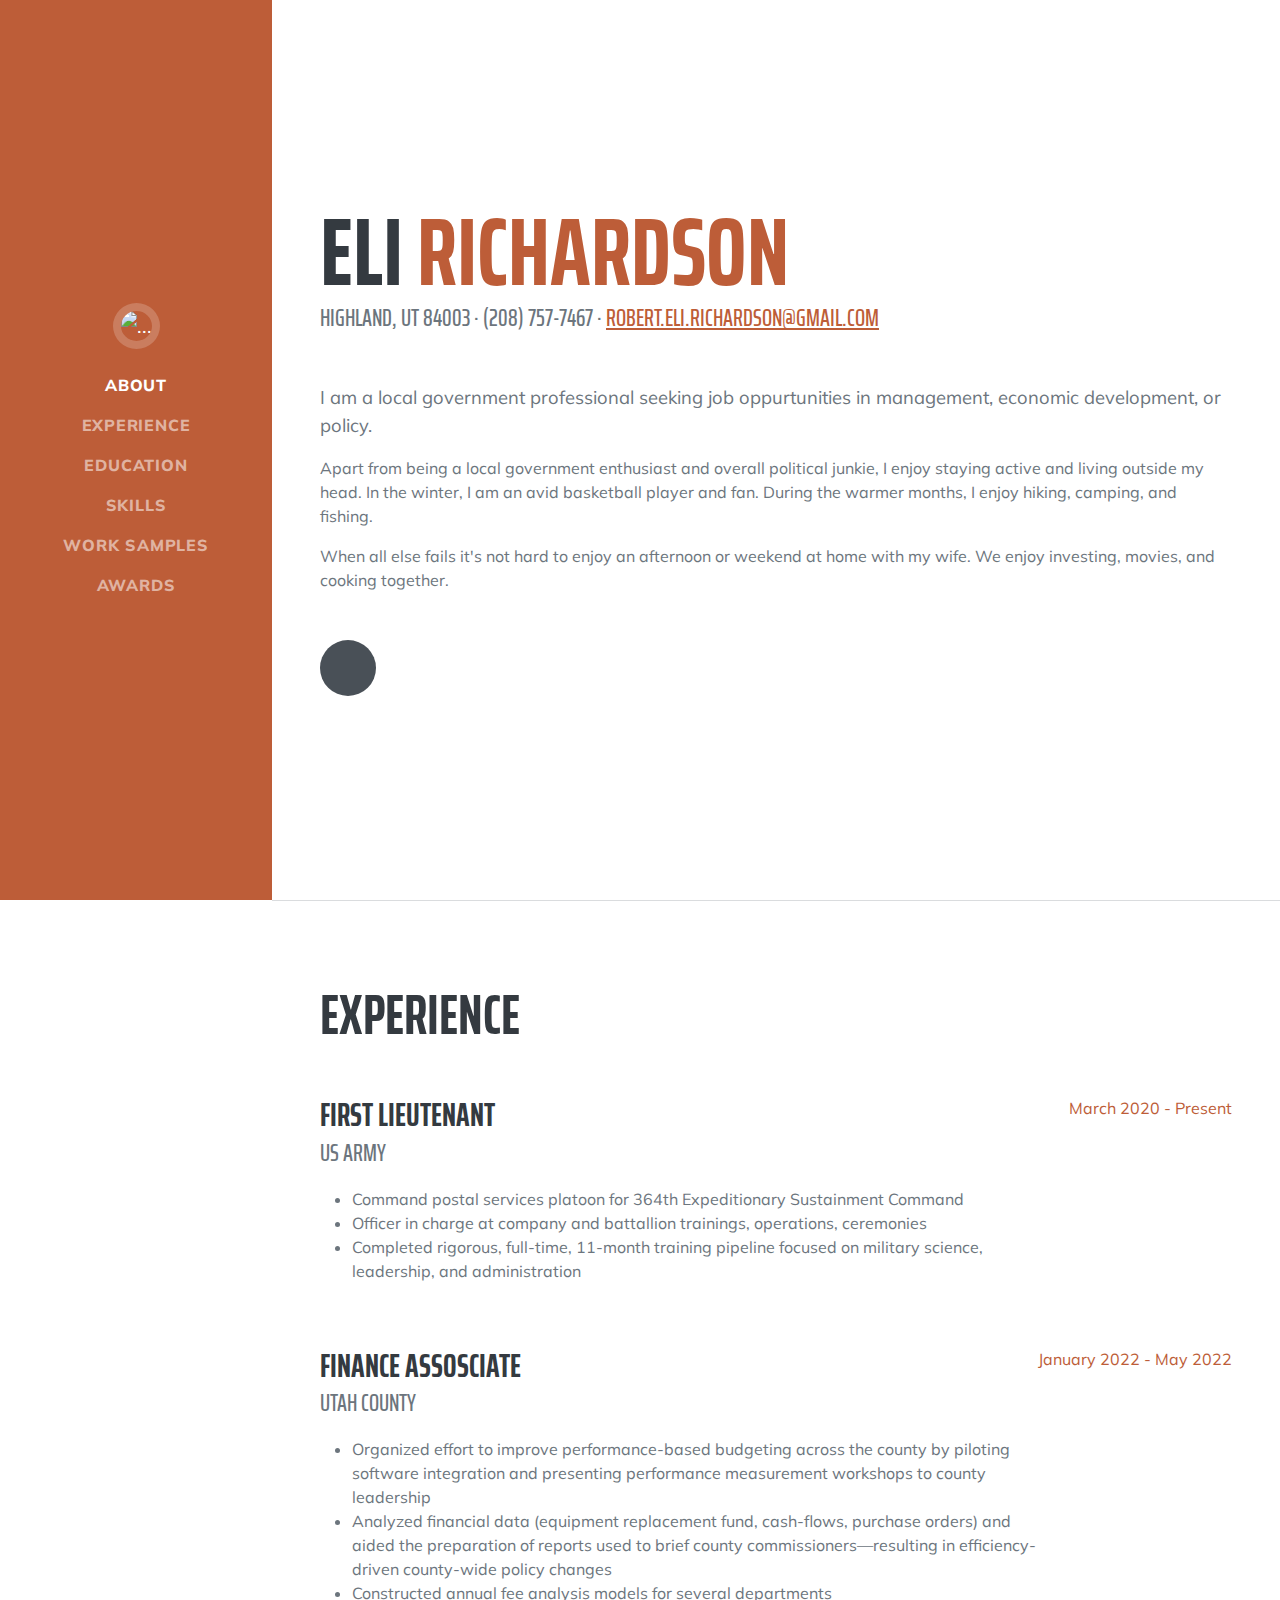
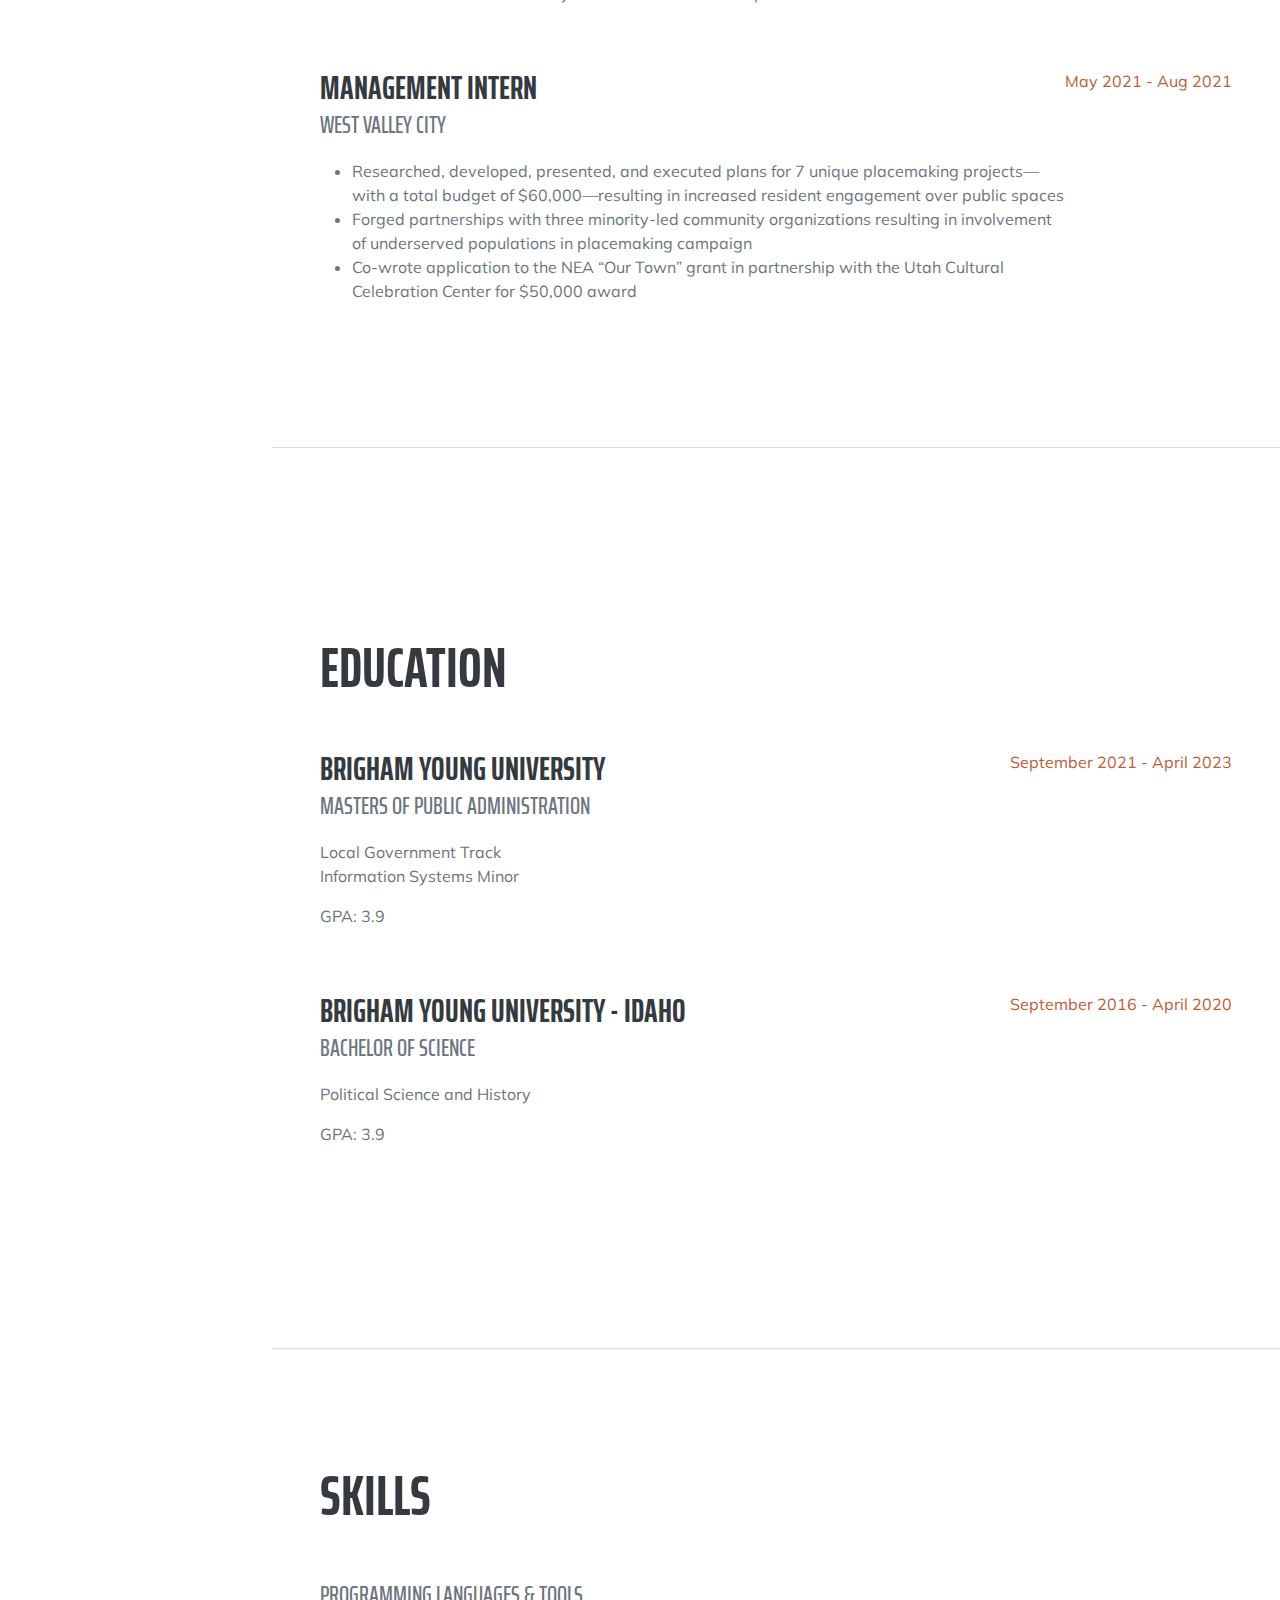
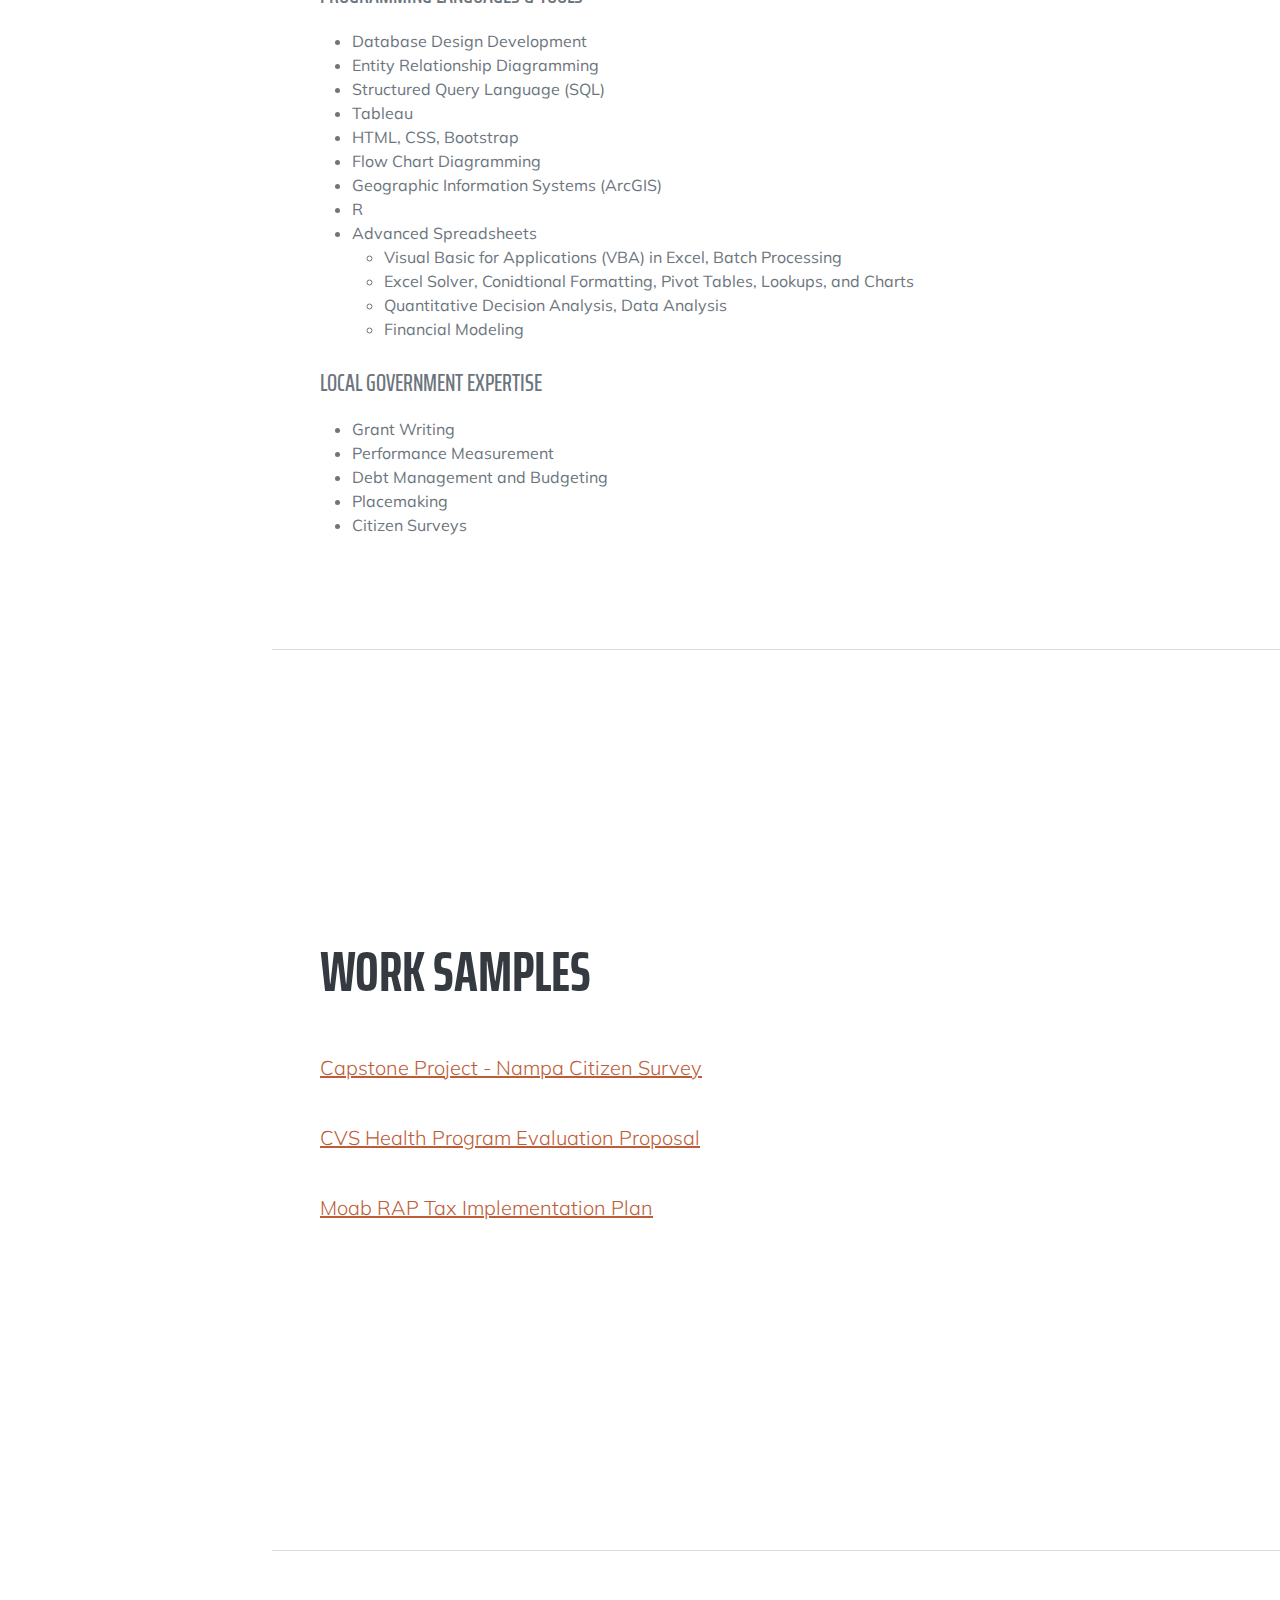
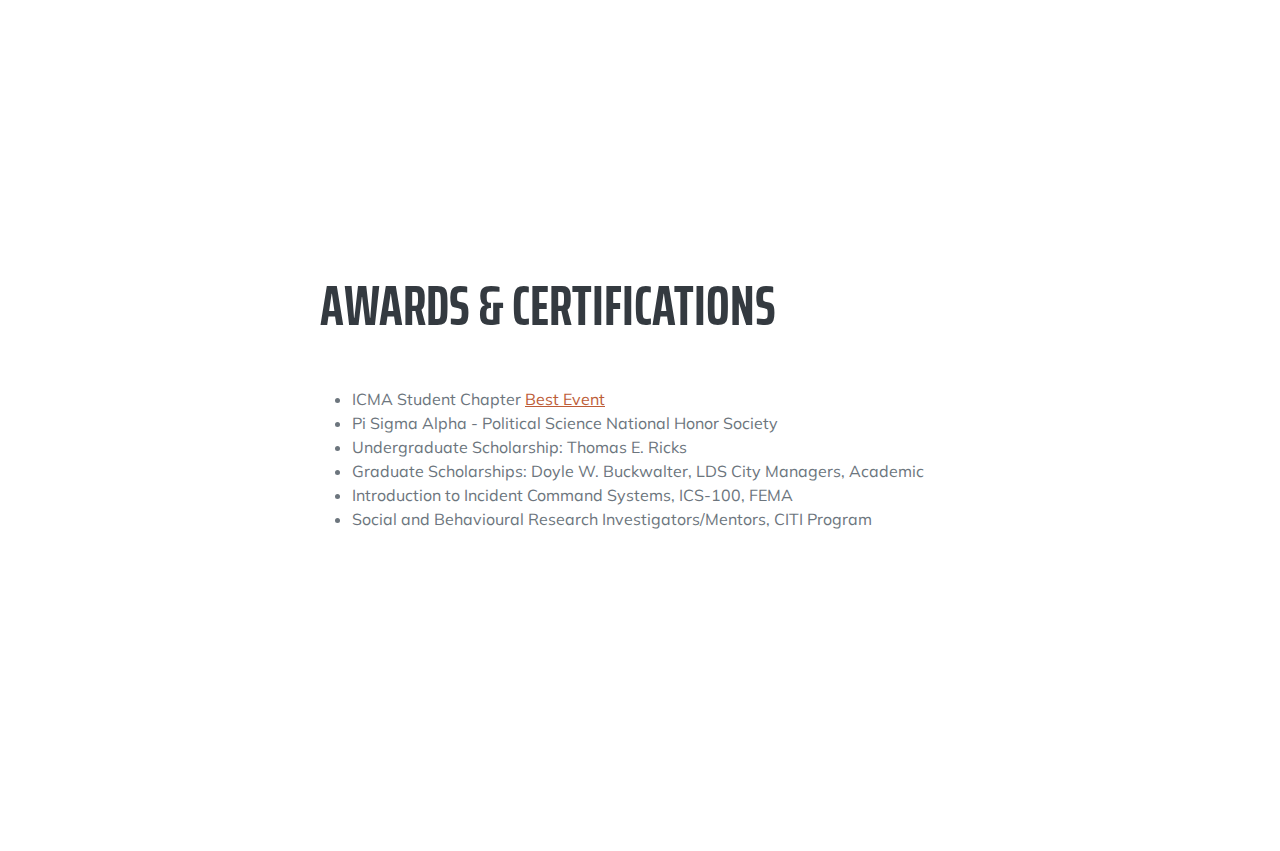
==== index.html @ e35e748c "Add files via upload" ====
<!DOCTYPE html>
<html lang="en">
    <head>
        <meta charset="utf-8" />
        <meta name="viewport" content="width=device-width, initial-scale=1, shrink-to-fit=no" />
        <meta name="description" content="" />
        <meta name="author" content="" />
        <title>Resume</title>
        <link rel="icon" type="image/x-icon" href="assets/img/favicon.ico" />
        <!-- Font Awesome icons (free version)-->
        <script src="https://use.fontawesome.com/releases/v6.1.0/js/all.js" crossorigin="anonymous"></script>
        <!-- Google fonts-->
        <link href="https://fonts.googleapis.com/css?family=Saira+Extra+Condensed:500,700" rel="stylesheet" type="text/css" />
        <link href="https://fonts.googleapis.com/css?family=Muli:400,400i,800,800i" rel="stylesheet" type="text/css" />
        <!-- Core theme CSS (includes Bootstrap)-->
        <link href="css/styles.css" rel="stylesheet" />
    </head>
    <body id="page-top">
        <!-- Navigation-->
        <nav class="navbar navbar-expand-lg navbar-dark bg-primary fixed-top" id="sideNav">
            <a class="navbar-brand js-scroll-trigger" href="#page-top">
                <span class="d-block d-lg-none">Robert "Eli" Richardson</span>
                <span class="d-none d-lg-block"><img class="img-fluid img-profile rounded-circle mx-auto mb-2" src="https://media-exp1.licdn.com/dms/image/D5603AQEGIYi-M_KcEQ/profile-displayphoto-shrink_200_200/0/1664840453011?e=1675296000&v=beta&t=mYQOxgm4VnFgetjTzmJByK7OWtZ1l3xwpNz-ZsYt9eQ" alt="..." /></span>
            </a>
            <button class="navbar-toggler" type="button" data-bs-toggle="collapse" data-bs-target="#navbarResponsive" aria-controls="navbarResponsive" aria-expanded="false" aria-label="Toggle navigation"><span class="navbar-toggler-icon"></span></button>
            <div class="collapse navbar-collapse" id="navbarResponsive">
                <ul class="navbar-nav">
                    <li class="nav-item"><a class="nav-link js-scroll-trigger" href="#about">About</a></li>
                    <li class="nav-item"><a class="nav-link js-scroll-trigger" href="#experience">Experience</a></li>
                    <li class="nav-item"><a class="nav-link js-scroll-trigger" href="#education">Education</a></li>
                    <li class="nav-item"><a class="nav-link js-scroll-trigger" href="#skills">Skills</a></li>
                    <li class="nav-item"><a class="nav-link js-scroll-trigger" href="#worksamples">Work Samples</a></li>
                    <li class="nav-item"><a class="nav-link js-scroll-trigger" href="#awards">Awards</a></li>
                </ul>
            </div>
        </nav>
        <!-- Page Content-->
        <div class="container-fluid p-0">
            <!-- About-->
            <section class="resume-section" id="about">
                <div class="resume-section-content">
                    <h1 class="mb-0">
                        Eli
                        <span class="text-primary">Richardson</span>
                    </h1>
                    <div class="subheading mb-5">
                        Highland, UT 84003 ·  (208) 757-7467  · 
                        <a href="mailto: robert.eli.richardson@gmail.com">robert.eli.richardson@gmail.com</a>
                    </div>
                    <p class="lead mb-3">I am a local government professional seeking job oppurtunities in management, economic development, or policy. </p>
                    <p>Apart from being a local government enthusiast and overall political junkie, I enjoy staying active and living outside my head. In the winter, I am an avid basketball player and fan. During the warmer months, I enjoy hiking, camping, and fishing.</p>
                    <p class="mb-0">When all else fails it's not hard to enjoy an afternoon or weekend at home with my wife. We enjoy investing, movies, and cooking together. </p> <br><br>
                    <div class="social-icons">
                        <a class="social-icon" href="https://www.linkedin.com/in/robert-eli-richardson/"><i class="fab fa-linkedin-in"></i></a>
                        <!-- <a class="social-icon" href="#!"><i class="lead">CV</i></a> -->
                        <!-- <a class="social-icon" href="#!"><i class="fab fa-check"></i></a> -->
                        <!-- <a class="social-icon" href="#!"><i class="fab fa-ul"></i></a> -->
                    </div>
                </div>
            </section>
            <hr class="m-0" />
            <!-- Experience-->
            <section class="resume-section" id="experience">
                <div class="resume-section-content">
                    <h2 class="mb-5">Experience</h2>
                    <div class="d-flex flex-column flex-md-row justify-content-between mb-5">
                        <div class="flex-grow-1">
                            <h3 class="mb-0">First Lieutenant</h3>
                            <div class="subheading mb-3">US Army</div>
                                <ul>
                                    <li>Command postal services platoon for 364th Expeditionary Sustainment Command</li>
                                    <li>Officer in charge at company and battallion trainings, operations, ceremonies</li>
                                    <li>Completed rigorous, full-time, 11-month training pipeline focused on military science, leadership, and administration</li>
                                </ul>
                        </div>
                        <div class="flex-shrink-0"><span class="text-primary">March 2020 - Present</span></div>
                    </div>
                    <div class="d-flex flex-column flex-md-row justify-content-between mb-5">
                        <div class="flex-grow-1">
                            <h3 class="mb-0">Finance Assosciate</h3>
                            <div class="subheading mb-3">Utah County</div>
                            <ul>
                                <li>Organized effort to improve performance-based budgeting across the county by piloting software integration and presenting performance measurement workshops to county leadership</li>
                                <li>Analyzed financial data (equipment replacement fund, cash-flows, purchase orders) and aided the preparation of reports used to brief county commissioners—resulting in efficiency-driven county-wide policy changes</li>
                                <li>Constructed annual fee analysis models for several departments</li>
                            </ul>
                        </div>
                        <div class="flex-shrink-0"><span class="text-primary">January 2022 - May 2022</span></div>
                    </div>
                    <div class="d-flex flex-column flex-md-row justify-content-between mb-5">
                        <div class="flex-grow-1">
                            <h3 class="mb-0">Management Intern</h3>
                            <div class="subheading mb-3">West Valley City</div>
                            <ul>
                                <li>Researched, developed, presented, and executed plans for 7 unique placemaking projects—with a total budget of $60,000—resulting in increased resident engagement over public spaces</li>
                                <li>Forged partnerships with three minority-led community organizations resulting in involvement of underserved populations in placemaking campaign</li>
                                <li>Co-wrote application to the NEA “Our Town” grant in partnership with the Utah Cultural Celebration Center for $50,000 award</li>
                            </ul>
                        </div>
                        <div class="flex-shrink-0"><span class="text-primary">May 2021 - Aug 2021</span></div>
                    </div>
                    <!-- <div class="d-flex flex-column flex-md-row justify-content-between">
                        <div class="flex-grow-1">
                            <h3 class="mb-0">Web Design Intern</h3>
                            <div class="subheading mb-3">Shout! Media Productions</div>
                            <p>Collaboratively administrate empowered markets via plug-and-play networks. Dynamically procrastinate B2C users after installed base benefits. Dramatically visualize customer directed convergence without revolutionary ROI.</p>
                        </div>
                        <div class="flex-shrink-0"><span class="text-primary">September 2008 - June 2010</span></div>
                    </div> -->
                </div>
            </section>
            <hr class="m-0" />
            <!-- Education-->
            <section class="resume-section" id="education">
                <div class="resume-section-content">
                    <h2 class="mb-5">Education</h2>
                    <div class="d-flex flex-column flex-md-row justify-content-between mb-5">
                        <div class="flex-grow-1">
                            <h3 class="mb-0">Brigham Young University</h3>
                            <div class="subheading mb-3">Masters of Public Administration</div>
                            <div>Local Government Track</div>
                            <p>Information Systems Minor</p>
                            <p>GPA: 3.9</p>
                        </div>
                        <div class="flex-shrink-0"><span class="text-primary">September 2021 - April 2023</span></div>
                    </div>
                    <div class="d-flex flex-column flex-md-row justify-content-between">
                        <div class="flex-grow-1">
                            <h3 class="mb-0">Brigham Young University - Idaho</h3>
                            <div class="subheading mb-3">Bachelor of Science</div>
                            <p>Political Science and History</p>
                            <p>GPA: 3.9</p>
                        </div>
                        <div class="flex-shrink-0"><span class="text-primary">September 2016 - April 2020</span></div>
                    </div>
                </div>
            </section>
            <hr class="m-0" />
            <!-- Skills-->
            <section class="resume-section" id="skills">
                <div class="resume-section-content">
                    <h2 class="mb-5">Skills</h2>
                    <div class="subheading mb-3">Programming Languages & Tools</div>
                    <ul class="fa-ul mb-0">
                        <li>
                            <span class="fa-li"><i class="fas fa-check"></i></span>
                            Database Design Development
                        </li>
                        <li>
                            <span class="fa-li"><i class="fas fa-check"></i></span>
                            Entity Relationship Diagramming
                        </li>
                        <li>
                            <span class="fa-li"><i class="fas fa-check"></i></span>
                            Structured Query Language (SQL)
                        </li>
                        <li>
                            <span class="fa-li"><i class="fas fa-check"></i></span>
                            Tableau
                        </li>
                        <li>
                            <span class="fa-li"><i class="fas fa-check"></i></span>
                            HTML, CSS, Bootstrap
                        </li>
                        <li>
                            <span class="fa-li"><i class="fas fa-check"></i></span>
                            Flow Chart Diagramming
                        </li>
                        <li>
                            <span class="fa-li"><i class="fas fa-check"></i></span>
                            Geographic Information Systems (ArcGIS)
                        </li>
                        <li>
                            <span class="fa-li"><i class="fas fa-check"></i></span>
                            R
                        </li>
                        <li>
                            <span class="fa-li"><i class="fas fa-check"></i></span>
                            Advanced Spreadsheets
                            <ul>
                                <li>
                                    <span class="fa-li"><i class="fas fa-ul"></i></span>
                                    Visual Basic for Applications (VBA) in Excel, Batch Processing
                                </li>
                                <li>
                                    <span class="fa-li"><i class="fas fa-ul"></i></span>
                                    Excel Solver, Conidtional Formatting, Pivot Tables, Lookups, and Charts
                                </li>
                                <li>
                                    <span class="fa-li"><i class="fas fa-ul"></i></span>
                                    Quantitative Decision Analysis, Data Analysis
                                </li>
                                <li>
                                    <span class="fa-li"><i class="fas fa-ul"></i></span>
                                    Financial Modeling
                                </li>
                            </ul>
                        </li>
                    </ul><br>
                    <div class="subheading mb-3">Local Government Expertise</div>
                    <ul class="fa-ul mb-0">
                        <li>
                            <span class="fa-li"><i class="fas fa-check"></i></span>
                            Grant Writing
                        </li>
                        <li>
                            <span class="fa-li"><i class="fas fa-check"></i></span>
                            Performance Measurement
                        </li>
                        <li>
                            <span class="fa-li"><i class="fas fa-check"></i></span>
                            Debt Management and Budgeting
                        </li>
                        <li>
                            <span class="fa-li"><i class="fas fa-check"></i></span>
                            Placemaking
                        </li>
                        <li>
                            <span class="fa-li"><i class="fas fa-check"></i></span>
                            Citizen Surveys
                        </li>
                    </ul>
                </div>
            </section>
            <hr class="m-0" />
            <!-- Work Samples -->
            <section class="resume-section" id="worksamples">
                <div class="resume-section-content">
                    <h2 class="mb-5">Work Samples</h2>
                    <p><a class="lead mb-3" href="portfolio/capstone.html" target="_blank" title="Blog Entry on Capstone Project">Capstone Project - Nampa Citizen Survey</a></p><br>
                    <p><a class="lead mb-3" href="portfolio/CVS.html" target="_blank" title="Blog Entry on student consultancy work with CVS Health">CVS Health Program Evaluation Proposal</a></p><br>
                    <p><a class="lead mb-3" href="portfolio/Moab.html" target="_blank" title="Blog Entry on student consultancy work with Moab">Moab RAP Tax Implementation Plan</a></p><br>
                    <!-- <P><a href="startbootstrap-blog-post-gh-pages/blog2.html" target="_blank" title="Blog Entry on CVS Evaluation Proposal">Evaluation Proposal - CVS Health</p><br>
                    <P><a href="startbootstrap-blog-post-gh-pages/blog3.html" target="_blank" title="Blog Entry on Capstone Moab RAP Tax Implementation">Grantwell Student Consultant RAP Tax Implementation Plan - Moab City</p><br> -->
                    <!-- <ul class="fa-ul mb-0">
                        <li>
                            <span class="fa-li"><i class="fas fa-ul"></i></span>
                            Capstone Project - Nampa Citizen Survey
                        </li><br>
                        <li>
                            <span class="fa-li"><i class="fas fa-ul"></i></span>
                            Evaluation Proposal - CVS Health
                        </li><br>
                        <li>
                            <span class="fa-li"><i class="fas fa-ul"></i></span>
                            Grantwell Student Consultant RAP Tax Implemnetation Plan - Moab City
                        </li><br>
                    </ul> -->
                </div>
            </section>
            <hr class="m-0" />
            <!-- Awards-->
            <section class="resume-section" id="awards">
                <div class="resume-section-content">
                    <h2 class="mb-5">Awards & Certifications</h2>
                    <ul class="fa-ul mb-0">
                        <li>
                            <span class="fa-li"><i class="fas fa-trophy text-warning"></i></span>
                            ICMA Student Chapter <a target="_blank" title="Marriot School News Article on ICMA student chapter best event competition" href="https://marriott.byu.edu/news/article?id=2231>">Best Event</a>
                        </li>
                        <li>
                            <span class="fa-li"><i class="fas fa-trophy text-warning"></i></span>
                            Pi Sigma Alpha - Political Science National Honor Society
                        </li>
                        <li>
                            <span class="fa-li"><i class="fas fa-trophy text-warning"></i></span>
                            Undergraduate Scholarship: Thomas E. Ricks
                        </li>
                        <li>
                            <span class="fa-li"><i class="fas fa-trophy text-warning"></i></span>
                            Graduate Scholarships: Doyle W. Buckwalter, LDS City Managers, Academic
                        </li>
                        <li>
                            <span class="fa-li"><i class="fas fa-check"></i></span>
                            Introduction to Incident Command Systems, ICS-100, FEMA
                        </li>
                        <li>
                            <span class="fa-li"><i class="fas fa-check"></i></span>
                            Social and Behavioural Research Investigators/Mentors, CITI Program
                        </li>
                    </ul>
                </div>
            </section>
        </div>
        <!-- Bootstrap core JS-->
        <script src="https://cdn.jsdelivr.net/npm/bootstrap@5.1.3/dist/js/bootstrap.bundle.min.js"></script>
        <!-- Core theme JS-->
        <script src="js/scripts.js"></script>
    </body>
</html>
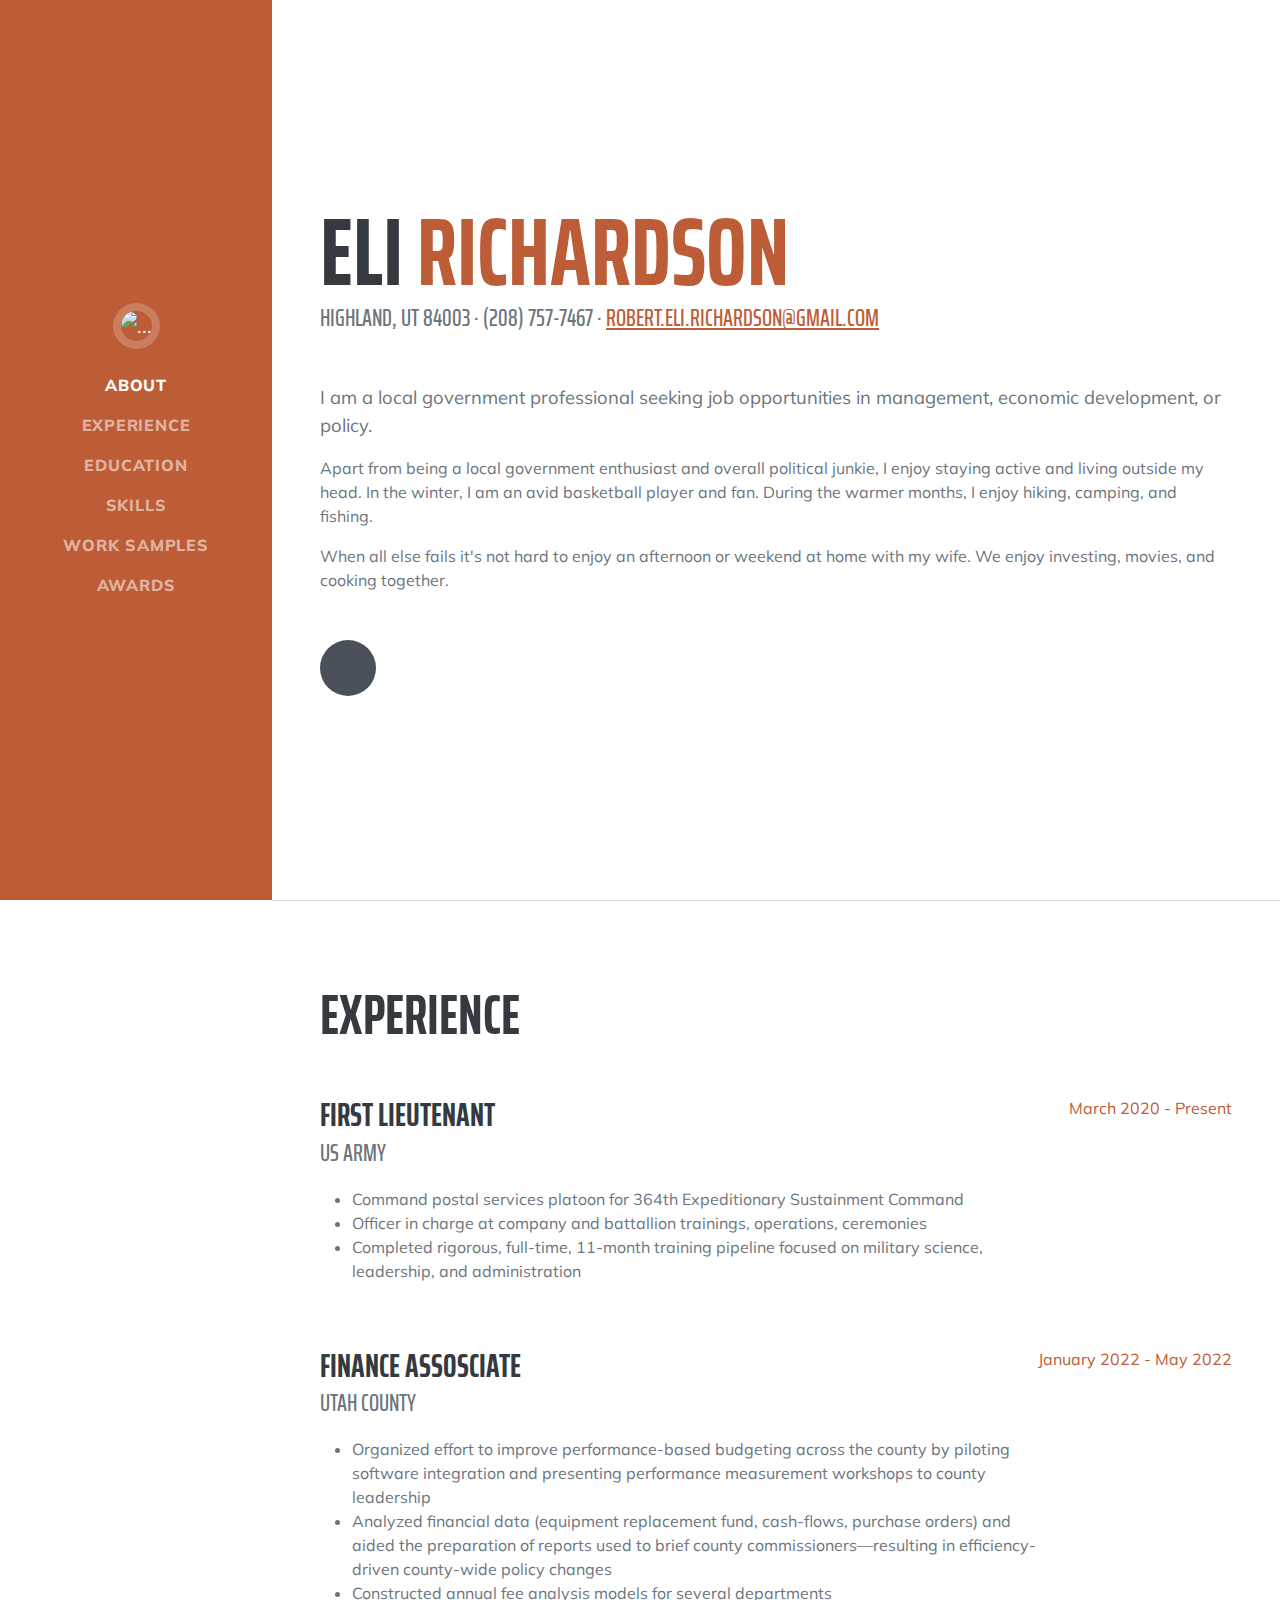
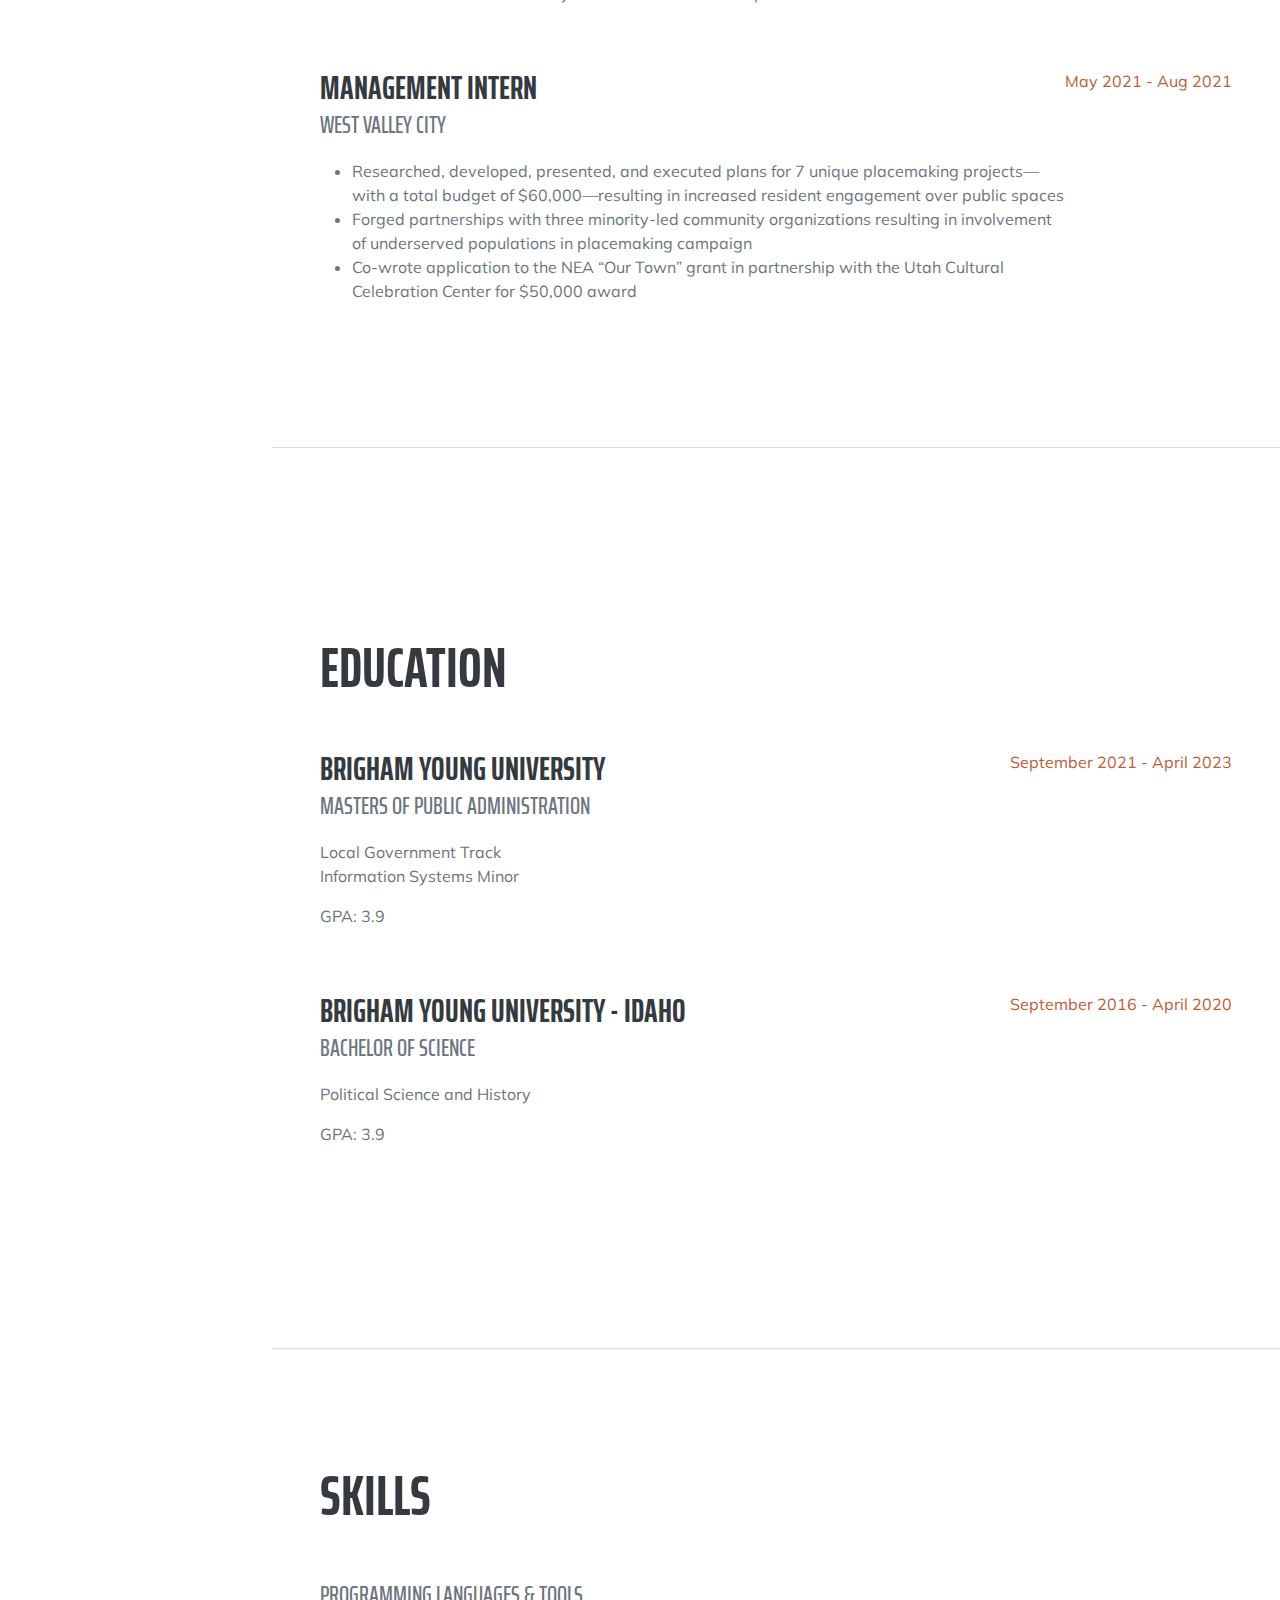
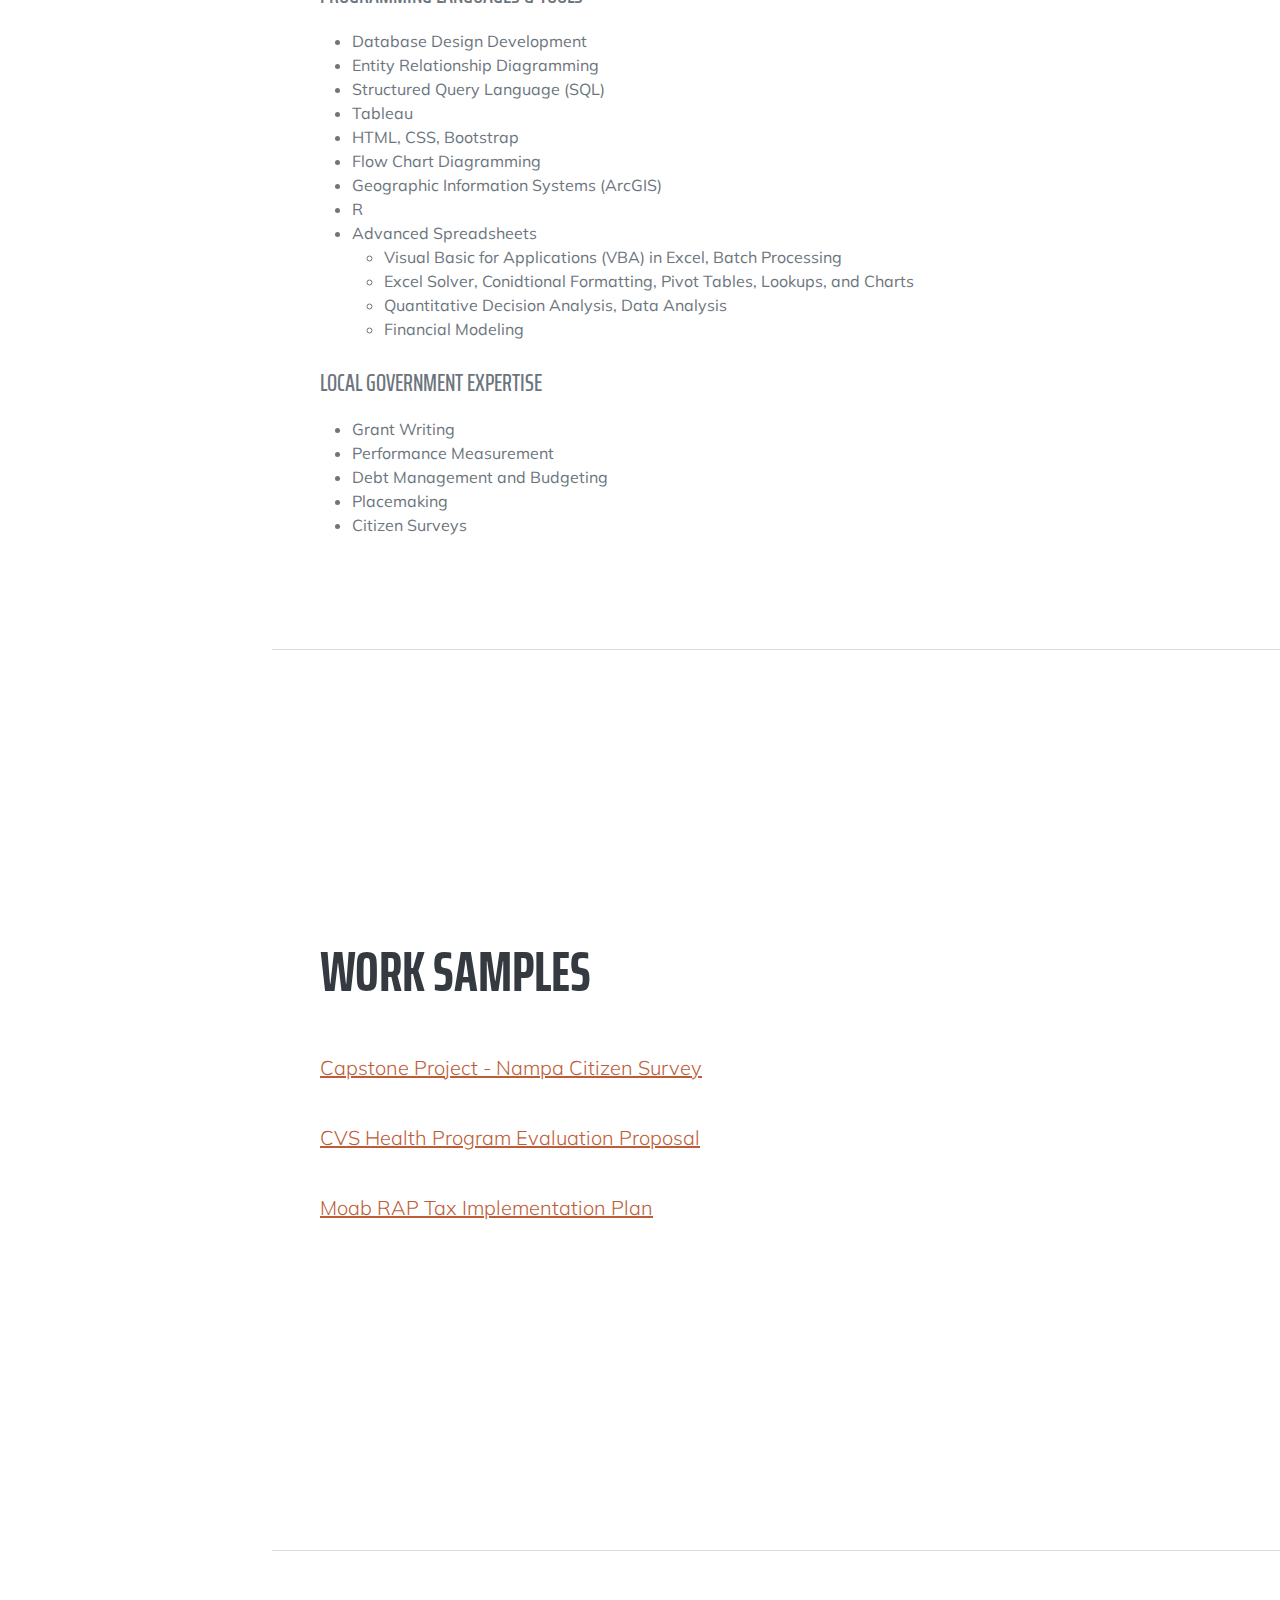
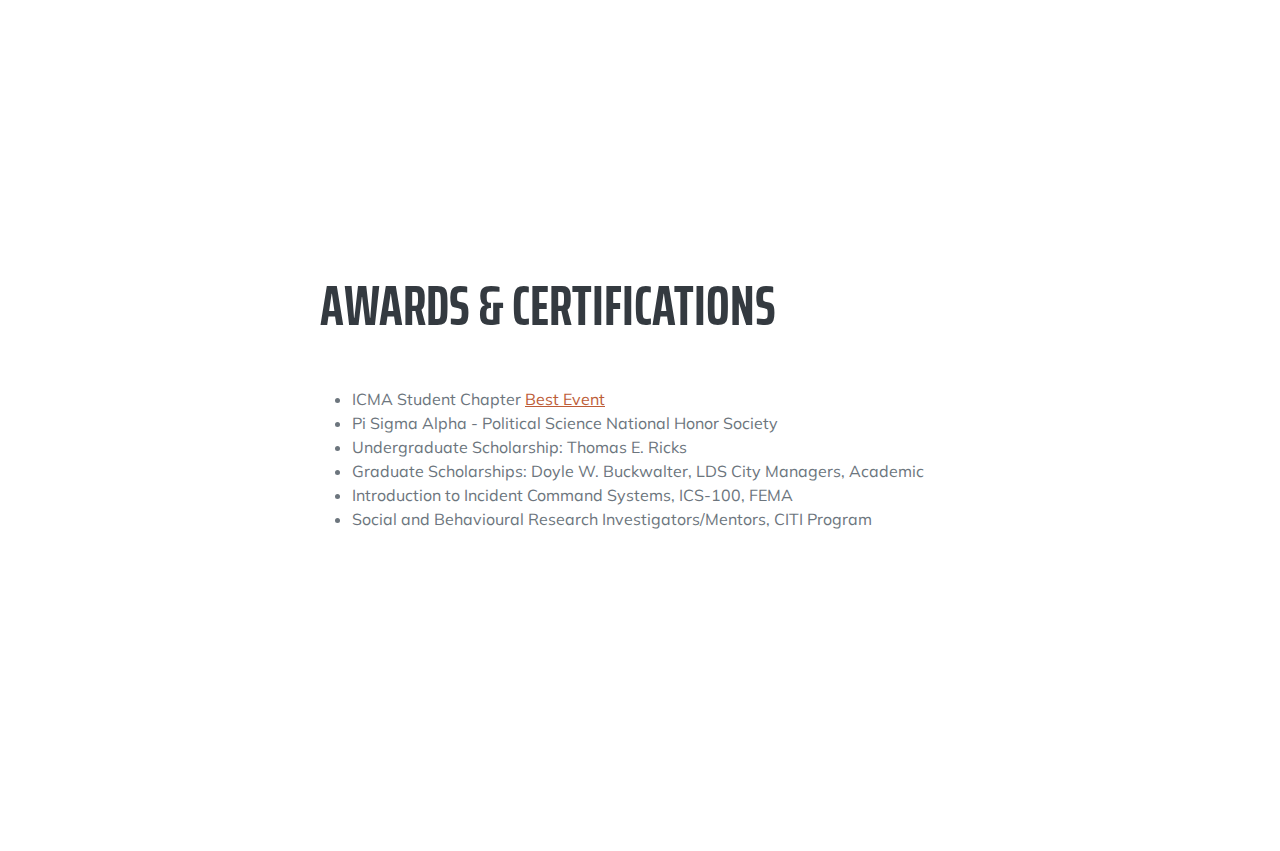
==== commit 0c8b93d9: "Add files via upload" ====
--- a/index.html
+++ b/index.html
@@ -47,7 +47,7 @@
                         Highland, UT 84003 ·  (208) 757-7467  · 
                         <a href="mailto: robert.eli.richardson@gmail.com">robert.eli.richardson@gmail.com</a>
                     </div>
-                    <p class="lead mb-3">I am a local government professional seeking job oppurtunities in management, economic development, or policy. </p>
+                    <p class="lead mb-3">I am a local government professional seeking job opportunities in management, economic development, or policy. </p>
                     <p>Apart from being a local government enthusiast and overall political junkie, I enjoy staying active and living outside my head. In the winter, I am an avid basketball player and fan. During the warmer months, I enjoy hiking, camping, and fishing.</p>
                     <p class="mb-0">When all else fails it's not hard to enjoy an afternoon or weekend at home with my wife. We enjoy investing, movies, and cooking together. </p> <br><br>
                     <div class="social-icons">
